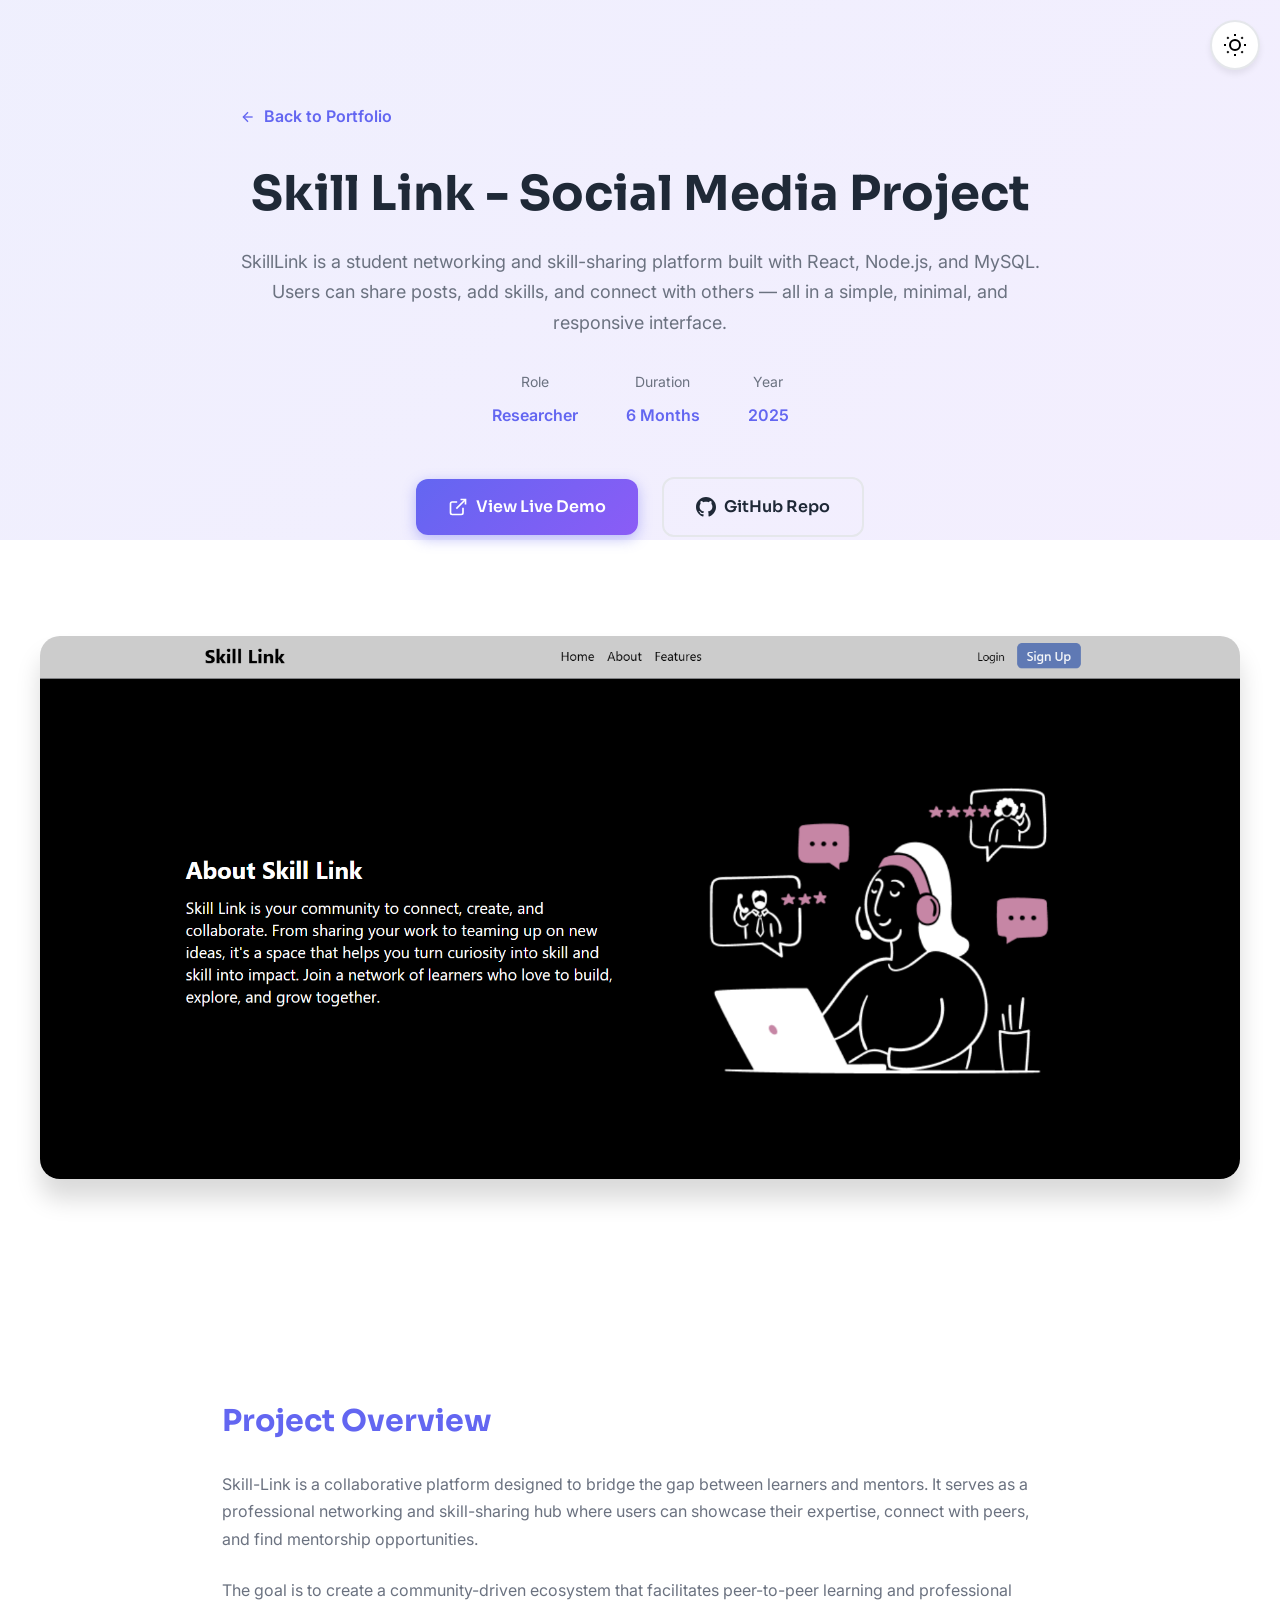
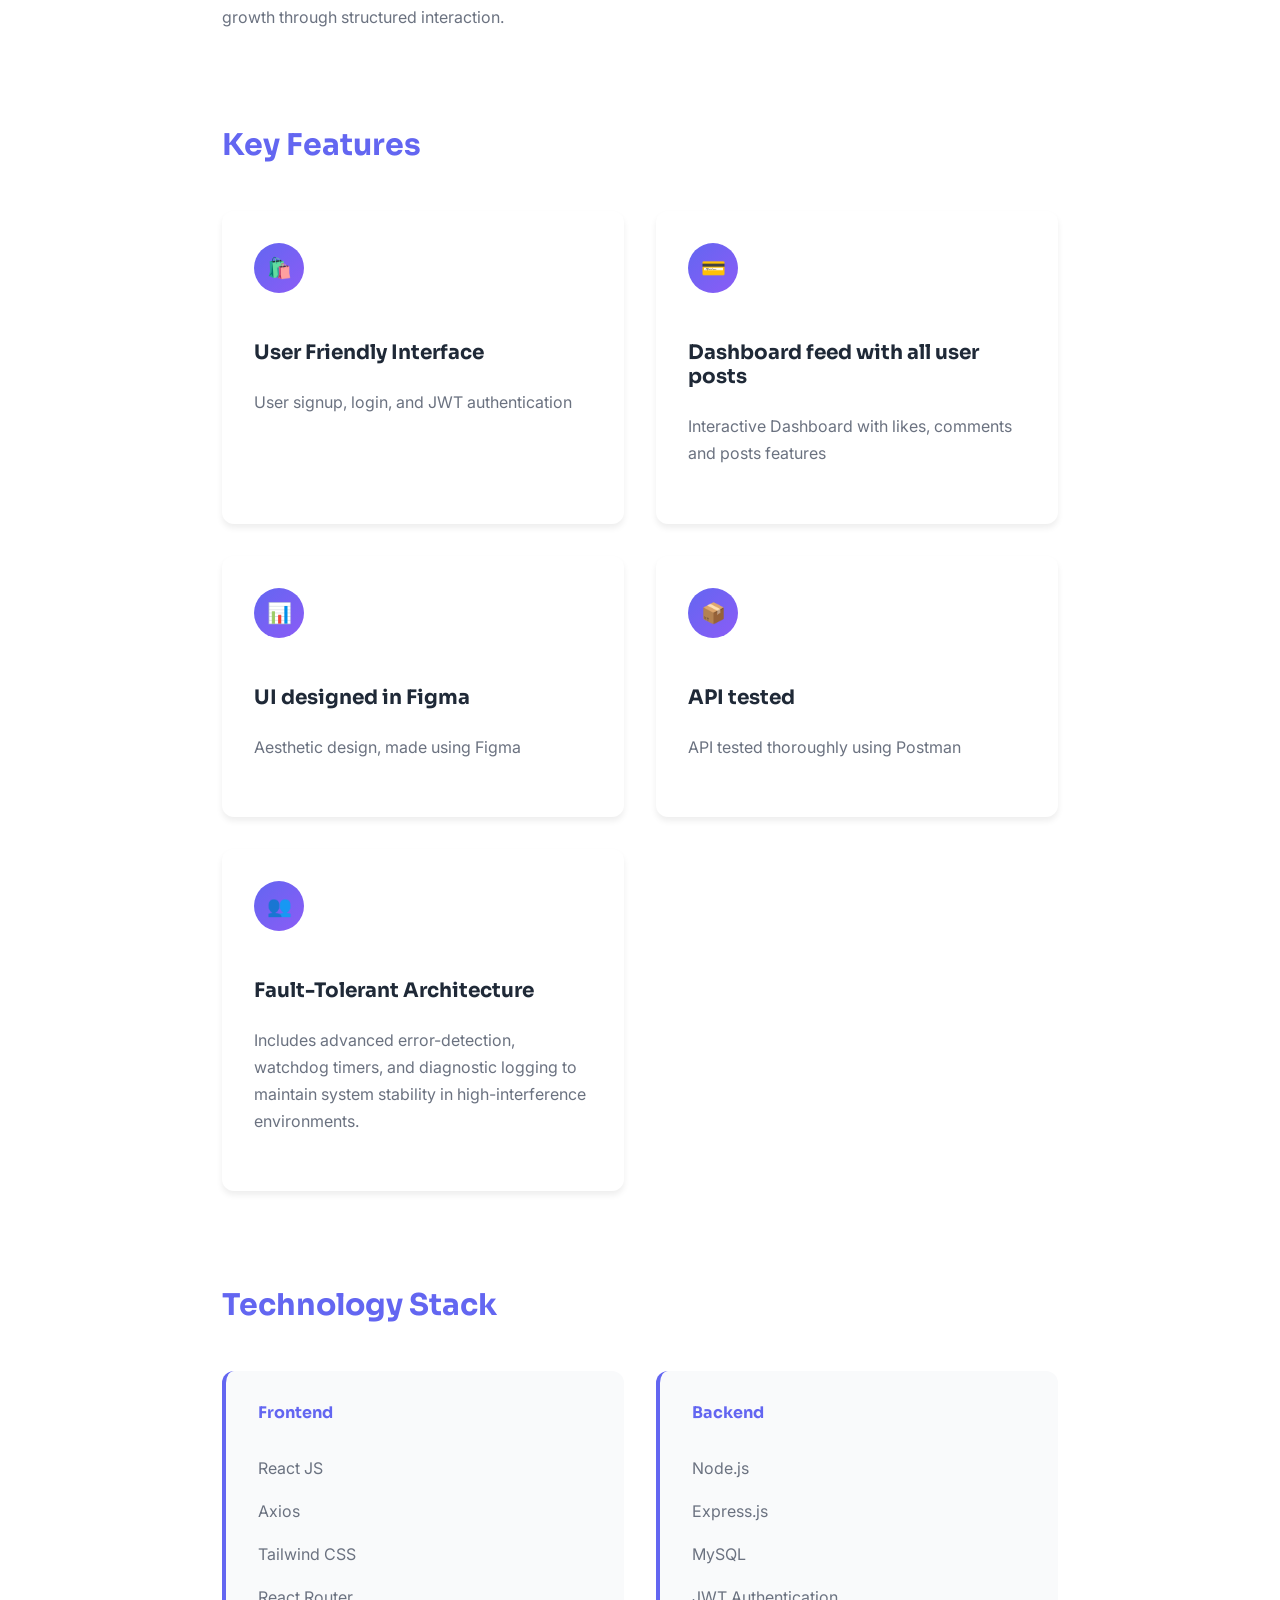
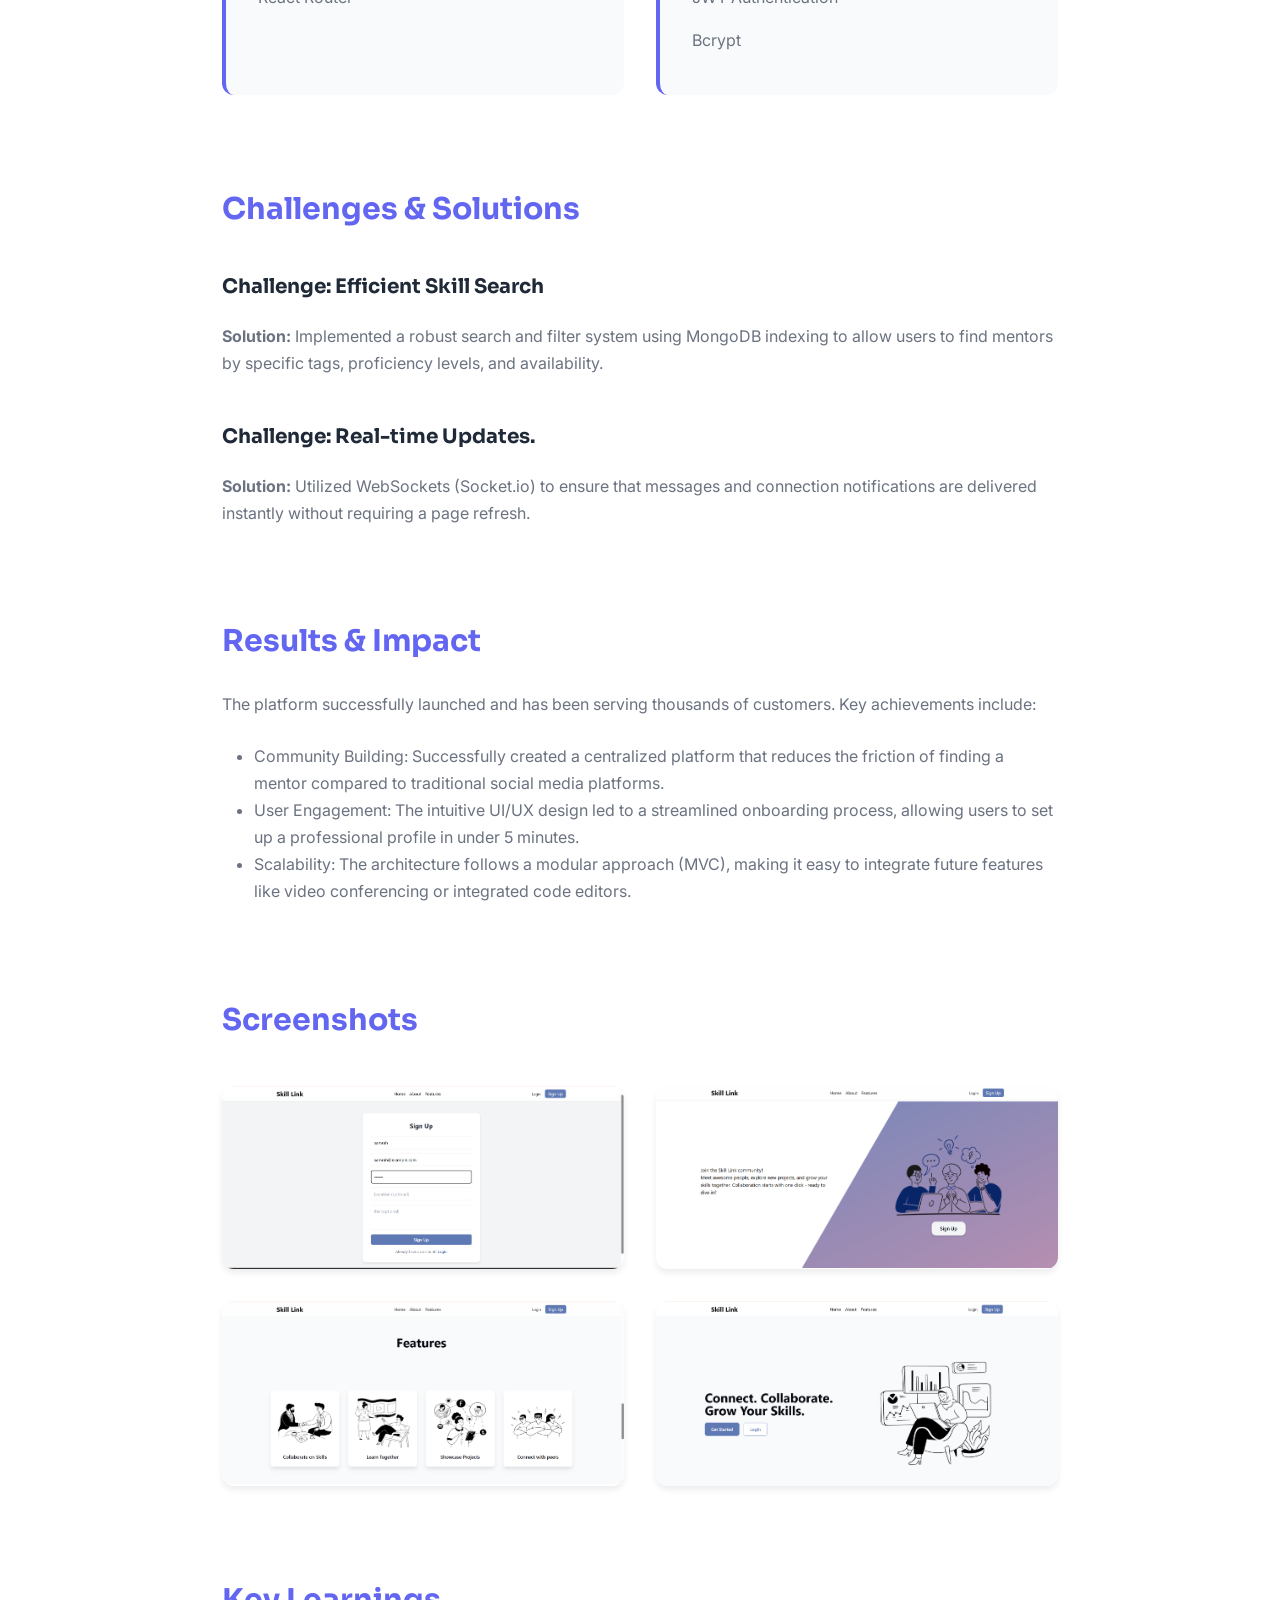
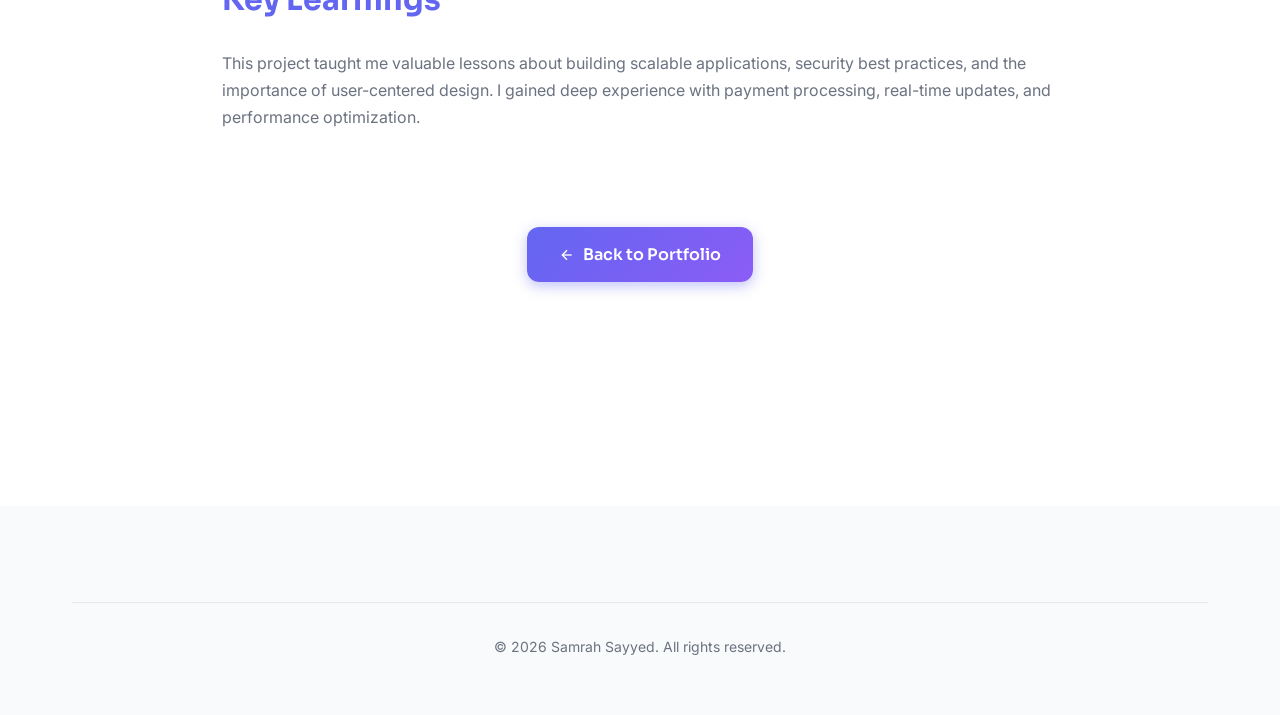
==== projects/project2.html @ 700749a1 "first commit" ====
<!DOCTYPE html>
<html lang="en">
<head>
    <meta charset="UTF-8">
    <meta name="viewport" content="width=device-width, initial-scale=1.0">
    <title>Project 2- Samrah</title>
    
    <link rel="preconnect" href="https://fonts.googleapis.com">
    <link rel="preconnect" href="https://fonts.gstatic.com" crossorigin>
    <link href="https://fonts.googleapis.com/css2?family=Sora:wght@300;400;600;700;800&family=Inter:wght@300;400;500;600&display=swap" rel="stylesheet">
    
    <link rel="stylesheet" href="../css/style.css">
    <link rel="stylesheet" href="../css/animations.css">
    
    <style>
        .project-hero {
            min-height: 60vh;
            display: flex;
            align-items: center;
            background: linear-gradient(135deg, rgba(99, 102, 241, 0.1), rgba(139, 92, 246, 0.1));
            padding-top: 100px;
        }
        
        .project-header {
            text-align: center;
            max-width: 800px;
            margin: 0 auto;
        }
        
        .project-header h1 {
            font-size: var(--font-size-5xl);
            margin-bottom: var(--spacing-md);
        }
        
        .project-meta {
            display: flex;
            justify-content: center;
            gap: var(--spacing-xl);
            margin: var(--spacing-lg) 0;
            flex-wrap: wrap;
        }
        
        .meta-item {
            display: flex;
            flex-direction: column;
            align-items: center;
        }
        
        .meta-label {
            font-size: var(--font-size-sm);
            color: var(--color-text-light);
            margin-bottom: var(--spacing-xs);
        }
        
        .meta-value {
            font-weight: 600;
            color: var(--color-primary);
        }
        
        .project-links {
            display: flex;
            justify-content: center;
            gap: var(--spacing-md);
            margin-top: var(--spacing-xl);
        }
        
        .project-image-large {
            width: 100%;
            max-width: 1200px;
            margin: var(--spacing-3xl) auto;
            border-radius: var(--border-radius-lg);
            overflow: hidden;
            box-shadow: var(--shadow-xl);
        }
        
        .project-image-large img {
            width: 100%;
            display: block;
        }
        
        .project-content {
            max-width: 900px;
            margin: 0 auto;
        }
        
        .content-section {
            margin-bottom: var(--spacing-3xl);
        }
        
        .content-section h2 {
            font-size: var(--font-size-3xl);
            margin-bottom: var(--spacing-lg);
            color: var(--color-primary);
        }
        
        .content-section h3 {
            font-size: var(--font-size-xl);
            margin-top: var(--spacing-xl);
            margin-bottom: var(--spacing-md);
        }
        
        .tech-stack {
            display: grid;
            grid-template-columns: repeat(auto-fit, minmax(250px, 1fr));
            gap: var(--spacing-lg);
            margin-top: var(--spacing-xl);
        }
        
        .tech-category {
            background: var(--color-bg-alt);
            padding: var(--spacing-lg);
            border-radius: var(--border-radius);
            border-left: 4px solid var(--color-primary);
        }
        
        .tech-category h4 {
            font-size: var(--font-size-base);
            margin-bottom: var(--spacing-md);
            color: var(--color-primary);
        }
        
        .tech-list {
            list-style: none;
        }
        
        .tech-list li {
            padding: var(--spacing-xs) 0;
            color: var(--color-text-light);
        }
        
        .features-grid {
            display: grid;
            grid-template-columns: repeat(auto-fit, minmax(280px, 1fr));
            gap: var(--spacing-lg);
            margin-top: var(--spacing-xl);
        }
        
        .feature-card {
            background: var(--color-surface);
            padding: var(--spacing-lg);
            border-radius: var(--border-radius);
            box-shadow: var(--shadow-md);
        }
        
        .feature-icon {
            width: 50px;
            height: 50px;
            background: linear-gradient(135deg, var(--color-primary), var(--color-secondary));
            border-radius: 50%;
            display: flex;
            align-items: center;
            justify-content: center;
            margin-bottom: var(--spacing-md);
            font-size: var(--font-size-xl);
        }
        
        .back-button {
            margin-bottom: var(--spacing-lg);
        }
        
        .screenshots {
            display: grid;
            grid-template-columns: repeat(auto-fit, minmax(300px, 1fr));
            gap: var(--spacing-lg);
            margin-top: var(--spacing-xl);
        }
        
        .screenshot {
            border-radius: var(--border-radius);
            overflow: hidden;
            box-shadow: var(--shadow-md);
            transition: transform var(--transition-base);
        }
        
        .screenshot:hover {
            transform: scale(1.05);
        }
        
        .screenshot img {
            width: 100%;
            display: block;
        }
    </style>
</head>
<body>
    <!-- Theme Toggle -->
    <button id="theme-toggle" class="theme-toggle" aria-label="Toggle dark mode">
        <svg class="sun-icon" width="24" height="24" viewBox="0 0 24 24" fill="none" stroke="currentColor" stroke-width="2">
            <circle cx="12" cy="12" r="5"></circle>
            <line x1="12" y1="1" x2="12" y2="3"></line>
            <line x1="12" y1="21" x2="12" y2="23"></line>
            <line x1="4.22" y1="4.22" x2="5.64" y2="5.64"></line>
            <line x1="18.36" y1="18.36" x2="19.78" y2="19.78"></line>
            <line x1="1" y1="12" x2="3" y2="12"></line>
            <line x1="21" y1="12" x2="23" y2="12"></line>
            <line x1="4.22" y1="19.78" x2="5.64" y2="18.36"></line>
            <line x1="18.36" y1="5.64" x2="19.78" y2="4.22"></line>
        </svg>
        <svg class="moon-icon" width="24" height="24" viewBox="0 0 24 24" fill="none" stroke="currentColor" stroke-width="2">
            <path d="M21 12.79A9 9 0 1 1 11.21 3 7 7 0 0 0 21 12.79z"></path>
        </svg>
    </button>

    <!-- Project Hero -->
    <section class="project-hero">
        <div class="container">
            <div class="back-button">
                <a href="../index.html#projects" class="btn-text">
                    <svg width="16" height="16" viewBox="0 0 24 24" fill="none" stroke="currentColor" stroke-width="2">
                        <line x1="19" y1="12" x2="5" y2="12"></line>
                        <polyline points="12 19 5 12 12 5"></polyline>
                    </svg>
                    Back to Portfolio
                </a>
            </div>
            
            <div class="project-header">
                <h1 class="fade-in-up">Skill Link - Social Media Project</h1>
                <p class="fade-in-up" style="font-size: var(--font-size-lg); color: var(--color-text-light);">
                    SkillLink is a student networking and skill-sharing platform built with React, Node.js, and MySQL.
                    Users can share posts, add skills, and connect with others — all in a simple, minimal, and responsive interface.
                </p>
                
                <div class="project-meta fade-in-up">
                    <div class="meta-item">
                        <span class="meta-label">Role</span>
                        <span class="meta-value">Researcher</span>
                    </div>
                    <div class="meta-item">
                        <span class="meta-label">Duration</span>
                        <span class="meta-value">6 Months</span>
                    </div>
                    <div class="meta-item">
                        <span class="meta-label">Year</span>
                        <span class="meta-value">2025</span>
                    </div>
                </div>
                
                <div class="project-links fade-in-up">
                    <a href="#" class="btn btn-primary">
                        <svg width="20" height="20" viewBox="0 0 24 24" fill="none" stroke="currentColor" stroke-width="2">
                            <path d="M18 13v6a2 2 0 0 1-2 2H5a2 2 0 0 1-2-2V8a2 2 0 0 1 2-2h6"></path>
                            <polyline points="15 3 21 3 21 9"></polyline>
                            <line x1="10" y1="14" x2="21" y2="3"></line>
                        </svg>
                        View Live Demo
                    </a>
                    <a href="#" class="btn btn-secondary">
                        <svg width="20" height="20" viewBox="0 0 24 24" fill="currentColor">
                            <path d="M12 0c-6.626 0-12 5.373-12 12 0 5.302 3.438 9.8 8.207 11.387.599.111.793-.261.793-.577v-2.234c-3.338.726-4.033-1.416-4.033-1.416-.546-1.387-1.333-1.756-1.333-1.756-1.089-.745.083-.729.083-.729 1.205.084 1.839 1.237 1.839 1.237 1.07 1.834 2.807 1.304 3.492.997.107-.775.418-1.305.762-1.604-2.665-.305-5.467-1.334-5.467-5.931 0-1.311.469-2.381 1.236-3.221-.124-.303-.535-1.524.117-3.176 0 0 1.008-.322 3.301 1.23.957-.266 1.983-.399 3.003-.404 1.02.005 2.047.138 3.006.404 2.291-1.552 3.297-1.23 3.297-1.23.653 1.653.242 2.874.118 3.176.77.84 1.235 1.911 1.235 3.221 0 4.609-2.807 5.624-5.479 5.921.43.372.823 1.102.823 2.222v3.293c0 .319.192.694.801.576 4.765-1.589 8.199-6.086 8.199-11.386 0-6.627-5.373-12-12-12z"/>
                        </svg>
                        GitHub Repo
                    </a>
                </div>
            </div>
        </div>
    </section>

    <!-- Project Image -->
    <div class="project-image-large fade-in">
        <img src="../images/project2.png" alt="E-Commerce Platform">
    </div>

    <!-- Main Content -->
    <main class="section">
        <div class="container">
            <div class="project-content">
                <!-- Overview -->
                <div class="content-section reveal-up">
                    <h2>Project Overview</h2>
                    <p>Skill-Link is a collaborative platform designed to bridge the gap between learners and mentors. It serves as a professional networking and skill-sharing hub where users can showcase their expertise, connect with peers, and find mentorship opportunities. 
                    </p>
                    <p>
                        The goal is to create a community-driven ecosystem that facilitates peer-to-peer learning and professional growth through structured interaction.
                    </p>
                </div>

                <!-- Key Features -->
                <div class="content-section reveal-up">
                    <h2>Key Features</h2>
                    <div class="features-grid">
                        <div class="feature-card">
                            <div class="feature-icon">🛍️</div>
                            <h3>User Friendly Interface</h3>
                            <p>User signup, login, and JWT authentication</p>
                        </div>
                        <div class="feature-card">
                            <div class="feature-icon">💳</div>
                            <h3>Dashboard feed with all user posts</h3>
                            <p>Interactive Dashboard with likes, comments and posts features</p>
                        </div>
                        <div class="feature-card">
                            <div class="feature-icon">📊</div>
                            <h3>UI designed in Figma</h3>
                            <p>Aesthetic design, made using Figma</p>
                        </div>
                        <div class="feature-card">
                            <div class="feature-icon">📦</div>
                            <h3>API tested</h3>
                            <p>API tested thoroughly using Postman</p>
                        </div>
                        <div class="feature-card">
                            <div class="feature-icon">👥</div>
                            <h3>Fault-Tolerant Architecture</h3>
                            <p>Includes advanced error-detection, watchdog timers, and diagnostic logging to maintain system stability in high-interference environments.</p>
                        </div>
                    </div>
                </div>

                <!-- Technology Stack -->
                <div class="content-section reveal-up">
                    <h2>Technology Stack</h2>
                    <div class="tech-stack">
                        <div class="tech-category">
                            <h4>Frontend</h4>
                            <ul class="tech-list">
                                <li>React JS</li>
                                <li>Axios</li>
                                <li>Tailwind CSS</li>
                                <li>React Router</li>
                            </ul>
                        </div>
                        <div class="tech-category">
                            <h4>Backend</h4>
                            <ul class="tech-list">
                                <li>Node.js</li>
                                <li>Express.js</li>
                                <li>MySQL</li>
                                <li>JWT Authentication</li>
                                <li>Bcrypt</li>
                            </ul>
                        </div>
                    </div>
                </div>

                <!-- Challenges & Solutions -->
                <div class="content-section reveal-up">
                    <h2>Challenges & Solutions</h2>
                    
                    <h3>Challenge: Efficient Skill Search</h3>
                    <p>
                        <strong>Solution:</strong> Implemented a robust search and filter system using MongoDB indexing to allow users to find mentors by specific tags, proficiency levels, and availability.
                    </p>
                    
                    <h3>Challenge: Real-time Updates.</h3>
                    <p>
                        <strong>Solution:</strong> Utilized WebSockets (Socket.io) to ensure that messages and connection notifications are delivered instantly without requiring a page refresh.
                    </p>
                </div>

                <!-- Results -->
                <div class="content-section reveal-up">
                    <h2>Results & Impact</h2>
                    <p>
                        The platform successfully launched and has been serving thousands of customers. Key achievements include:
                    </p>
                    <ul style="list-style: disc; padding-left: 2rem; color: var(--color-text-light);">
                        <li>Community Building: Successfully created a centralized platform that reduces the friction of finding a mentor compared to traditional social media platforms.</li>
                        <li>User Engagement: The intuitive UI/UX design led to a streamlined onboarding process, allowing users to set up a professional profile in under 5 minutes.</li>
                        <li>Scalability: The architecture follows a modular approach (MVC), making it easy to integrate future features like video conferencing or integrated code editors.</li>
                    </ul>
                </div>

                <!-- Screenshots -->
                <div class="content-section reveal-up">
                    <h2>Screenshots</h2>
                    <div class="screenshots">
                        <div class="screenshot">
                            <img src="../images/project2-1.png" alt="Dashboard">
                        </div>
                        <div class="screenshot">
                            <img src="../images/project2-2.png" alt="Product Page">
                        </div>
                        <div class="screenshot">
                            <img src="../images/project2-3.png" alt="Checkout">
                        </div>
                        <div class="screenshot">
                            <img src="../images/project2-4.png" alt="Checkout">
                        </div>
                    </div>
                </div>

                <!-- Learnings -->
                <div class="content-section reveal-up">
                    <h2>Key Learnings</h2>
                    <p>
                        This project taught me valuable lessons about building scalable applications, security best 
                        practices, and the importance of user-centered design. I gained deep experience with payment 
                        processing, real-time updates, and performance optimization.
                    </p>
                </div>

                <!-- Back Button -->
                <div style="text-align: center; margin-top: var(--spacing-3xl);">
                    <a href="../index.html#projects" class="btn btn-primary">
                        <svg width="16" height="16" viewBox="0 0 24 24" fill="none" stroke="currentColor" stroke-width="2">
                            <line x1="19" y1="12" x2="5" y2="12"></line>
                            <polyline points="12 19 5 12 12 5"></polyline>
                        </svg>
                        Back to Portfolio
                    </a>
                </div>
            </div>
        </div>
    </main>

    <!-- Footer -->
    <footer class="footer">
        <div class="container">
            <div class="footer-bottom">
                <p>&copy; 2026 Samrah Sayyed. All rights reserved.</p>
            </div>
        </div>
    </footer>

    <script src="../js/main.js"></script>
    <script src="../js/animations.js"></script>
</body>
</html>
---- css/style.css ----
/* ==========================================
   MODERN PORTFOLIO - MAIN STYLESHEET
   ========================================== */

/* === CSS VARIABLES === */
:root {
    /* Colors - Light Mode */
    --color-primary: #6366f1;
    --color-primary-dark: #4f46e5;
    --color-secondary: #8b5cf6;
    --color-accent: #ec4899;
    --color-success: #10b981;
    --color-warning: #f59e0b;
    --color-error: #ef4444;
    
    --color-bg: #ffffff;
    --color-bg-alt: #f9fafb;
    --color-surface: #ffffff;
    --color-text: #1f2937;
    --color-text-light: #6b7280;
    --color-border: #e5e7eb;
    
    /* Typography */
    --font-heading: 'Sora', sans-serif;
    --font-body: 'Inter', sans-serif;
    
    --font-size-xs: 0.75rem;
    --font-size-sm: 0.875rem;
    --font-size-base: 1rem;
    --font-size-lg: 1.125rem;
    --font-size-xl: 1.25rem;
    --font-size-2xl: 1.5rem;
    --font-size-3xl: 1.875rem;
    --font-size-4xl: 2.25rem;
    --font-size-5xl: 3rem;
    --font-size-6xl: 3.75rem;
    
    /* Spacing */
    --spacing-xs: 0.5rem;
    --spacing-sm: 1rem;
    --spacing-md: 1.5rem;
    --spacing-lg: 2rem;
    --spacing-xl: 3rem;
    --spacing-2xl: 4rem;
    --spacing-3xl: 6rem;
    
    /* Layout */
    --container-width: 1200px;
    --border-radius: 12px;
    --border-radius-sm: 8px;
    --border-radius-lg: 20px;
    
    /* Shadows */
    --shadow-sm: 0 1px 2px rgba(0, 0, 0, 0.05);
    --shadow-md: 0 4px 6px rgba(0, 0, 0, 0.07);
    --shadow-lg: 0 10px 15px rgba(0, 0, 0, 0.1);
    --shadow-xl: 0 20px 25px rgba(0, 0, 0, 0.15);
    
    /* Transitions */
    --transition-fast: 150ms ease;
    --transition-base: 250ms ease;
    --transition-slow: 350ms ease;
    
    /* Z-index */
    --z-dropdown: 1000;
    --z-sticky: 1020;
    --z-fixed: 1030;
    --z-modal: 1040;
    --z-tooltip: 1050;
}

/* Dark Mode Variables */
[data-theme="dark"] {
    --color-bg: #0f172a;
    --color-bg-alt: #1e293b;
    --color-surface: #1e293b;
    --color-text: #f1f5f9;
    --color-text-light: #94a3b8;
    --color-border: #334155;
}

/* === RESET & BASE === */
*, *::before, *::after {
    box-sizing: border-box;
    margin: 0;
    padding: 0;
}

html {
    scroll-behavior: smooth;
    font-size: 16px;
}

body {
    font-family: var(--font-body);
    font-size: var(--font-size-base);
    line-height: 1.7;
    color: var(--color-text);
    background-color: var(--color-bg);
    overflow-x: hidden;
    transition: background-color var(--transition-base), color var(--transition-base);
}

/* === TYPOGRAPHY === */
h1, h2, h3, h4, h5, h6 {
    font-family: var(--font-heading);
    font-weight: 700;
    line-height: 1.2;
    color: var(--color-text);
    margin-bottom: var(--spacing-md);
}

h1 { font-size: var(--font-size-5xl); }
h2 { font-size: var(--font-size-4xl); }
h3 { font-size: var(--font-size-3xl); }
h4 { font-size: var(--font-size-2xl); }
h5 { font-size: var(--font-size-xl); }
h6 { font-size: var(--font-size-lg); }

p {
    margin-bottom: var(--spacing-sm);
    color: var(--color-text-light);
}

a {
    color: var(--color-primary);
    text-decoration: none;
    transition: color var(--transition-fast);
}

a:hover {
    color: var(--color-primary-dark);
}

/* === UTILITIES === */
.container {
    max-width: var(--container-width);
    margin: 0 auto;
    padding: 0 var(--spacing-lg);
}

.section {
    padding: var(--spacing-3xl) 0;
}

.text-gradient {
    background: linear-gradient(135deg, var(--color-primary), var(--color-secondary));
    -webkit-background-clip: text;
    -webkit-text-fill-color: transparent;
    background-clip: text;
}

/* === BUTTONS === */
.btn {
    display: inline-flex;
    align-items: center;
    gap: var(--spacing-xs);
    padding: 0.875rem 2rem;
    font-family: var(--font-heading);
    font-size: var(--font-size-base);
    font-weight: 600;
    border: none;
    border-radius: var(--border-radius);
    cursor: pointer;
    transition: all var(--transition-base);
    text-decoration: none;
}

.btn-primary {
    background: linear-gradient(135deg, var(--color-primary), var(--color-secondary));
    color: white;
    box-shadow: 0 4px 14px rgba(99, 102, 241, 0.4);
}

.btn-primary:hover {
    transform: translateY(-2px);
    box-shadow: 0 6px 20px rgba(99, 102, 241, 0.5);
}

.btn-secondary {
    background: transparent;
    color: var(--color-text);
    border: 2px solid var(--color-border);
}

.btn-secondary:hover {
    border-color: var(--color-primary);
    color: var(--color-primary);
    transform: translateY(-2px);
}

.btn-text {
    display: inline-flex;
    align-items: center;
    gap: var(--spacing-xs);
    color: var(--color-primary);
    font-weight: 600;
    transition: gap var(--transition-base);
}

.btn-text:hover {
    gap: var(--spacing-sm);
}

.btn-icon {
    display: inline-flex;
    align-items: center;
    justify-content: center;
    width: 40px;
    height: 40px;
    border-radius: 50%;
    background: var(--color-bg-alt);
    color: var(--color-text);
    transition: all var(--transition-base);
}

.btn-icon:hover {
    background: var(--color-primary);
    color: white;
    transform: scale(1.1);
}

/* === THEME TOGGLE === */
.theme-toggle {
    position: fixed;
    top: 20px;
    right: 20px;
    width: 50px;
    height: 50px;
    border-radius: 50%;
    background: var(--color-surface);
    border: 2px solid var(--color-border);
    cursor: pointer;
    z-index: var(--z-fixed);
    display: flex;
    align-items: center;
    justify-content: center;
    transition: all var(--transition-base);
    box-shadow: var(--shadow-md);
}

.theme-toggle:hover {
    transform: rotate(180deg) scale(1.1);
    box-shadow: var(--shadow-lg);
}

.theme-toggle .sun-icon,
.theme-toggle .moon-icon {
    position: absolute;
    transition: opacity var(--transition-base), transform var(--transition-base);
}

[data-theme="light"] .theme-toggle .sun-icon {
    opacity: 1;
    transform: rotate(0deg);
}

[data-theme="light"] .theme-toggle .moon-icon {
    opacity: 0;
    transform: rotate(180deg);
}

[data-theme="dark"] .theme-toggle .sun-icon {
    opacity: 0;
    transform: rotate(-180deg);
}

[data-theme="dark"] .theme-toggle .moon-icon {
    opacity: 1;
    transform: rotate(0deg);
}

/* === NAVIGATION === */
.navbar {
    position: fixed;
    top: 0;
    left: 0;
    right: 0;
    background: rgba(255, 255, 255, 0.8);
    backdrop-filter: blur(20px);
    -webkit-backdrop-filter: blur(20px);
    border-bottom: 1px solid var(--color-border);
    z-index: var(--z-sticky);
    transition: all var(--transition-base);
}

[data-theme="dark"] .navbar {
    background: rgba(15, 23, 42, 0.8);
}

.nav-container {
    max-width: var(--container-width);
    margin: 0 auto;
    padding: var(--spacing-md) var(--spacing-lg);
    display: flex;
    align-items: center;
    justify-content: space-between;
}

.logo {
    font-family: var(--font-heading);
    font-size: var(--font-size-2xl);
    font-weight: 800;
    background: linear-gradient(135deg, var(--color-primary), var(--color-secondary));
    -webkit-background-clip: text;
    -webkit-text-fill-color: transparent;
    background-clip: text;
}

.nav-menu {
    display: flex;
    gap: var(--spacing-lg);
    list-style: none;
}

.nav-link {
    position: relative;
    font-weight: 500;
    color: var(--color-text);
    padding: 0.5rem 0;
    transition: color var(--transition-fast);
}

.nav-link::after {
    content: '';
    position: absolute;
    bottom: 0;
    left: 0;
    width: 0;
    height: 2px;
    background: linear-gradient(135deg, var(--color-primary), var(--color-secondary));
    transition: width var(--transition-base);
}

.nav-link:hover,
.nav-link.active {
    color: var(--color-primary);
}

.nav-link:hover::after,
.nav-link.active::after {
    width: 100%;
}

/* Mobile Menu Toggle */
.mobile-menu-toggle {
    display: none;
    flex-direction: column;
    gap: 5px;
    background: transparent;
    border: none;
    cursor: pointer;
    padding: 5px;
}

.mobile-menu-toggle span {
    width: 25px;
    height: 3px;
    background: var(--color-text);
    border-radius: 3px;
    transition: all var(--transition-base);
}

.mobile-menu-toggle.active span:nth-child(1) {
    transform: rotate(45deg) translate(7px, 7px);
}

.mobile-menu-toggle.active span:nth-child(2) {
    opacity: 0;
}

.mobile-menu-toggle.active span:nth-child(3) {
    transform: rotate(-45deg) translate(6px, -6px);
}

/* === HERO SECTION === */
.hero-section {
    min-height: 100vh;
    display: flex;
    align-items: center;
    padding-top: 80px;
    position: relative;
    overflow: hidden;
}

.hero-section::before {
    content: '';
    position: absolute;
    top: 0;
    right: 0;
    width: 50%;
    height: 100%;
    background: linear-gradient(135deg, rgba(99, 102, 241, 0.05), rgba(139, 92, 246, 0.05));
    border-radius: 0 0 0 100%;
    z-index: -1;
}

.hero-container {
    max-width: var(--container-width);
    margin: 0 auto;
    padding: 0 var(--spacing-lg);
    display: grid;
    grid-template-columns: 1fr 1fr;
    gap: var(--spacing-2xl);
    align-items: center;
}

.hero-content {
    max-width: 600px;
}

.hero-greeting {
    font-size: var(--font-size-lg);
    color: var(--color-primary);
    font-weight: 600;
    margin-bottom: var(--spacing-sm);
}

.hero-title {
    font-size: var(--font-size-6xl);
    margin-bottom: var(--spacing-sm);
    line-height: 1.1;
}

.hero-subtitle {
    font-size: var(--font-size-3xl);
    color: var(--color-text-light);
    margin-bottom: var(--spacing-lg);
    min-height: 60px;
}

.typing-text {
    color: var(--color-primary);
}

.cursor {
    animation: blink 1s infinite;
}

@keyframes blink {
    0%, 50% { opacity: 1; }
    51%, 100% { opacity: 0; }
}

.hero-description {
    font-size: var(--font-size-lg);
    line-height: 1.8;
    margin-bottom: var(--spacing-xl);
}

.hero-buttons {
    display: flex;
    gap: var(--spacing-md);
    flex-wrap: wrap;
}

.hero-image-wrapper {
    position: relative;
    display: flex;
    align-items: center;
    justify-content: center;
}

.hero-profile-img {
    width: 200px;
    height: 200px;
    border-radius: 50%; /* Keeps it circular */
    object-fit: cover;  /* Crops the image to fill the circle without distortion */
    border: 4px solid var(--color-primary); /* Optional: adds a ring around your photo */
    display: block;
}

.profile-placeholder {
    animation: float 6s ease-in-out infinite;
}

@keyframes float {
    0%, 100% { transform: translateY(0); }
    50% { transform: translateY(-20px); }
}

/* Scroll Indicator */
.scroll-indicator {
    position: absolute;
    bottom: 40px;
    left: 50%;
    transform: translateX(-50%);
    display: flex;
    flex-direction: column;
    align-items: center;
    gap: var(--spacing-sm);
    color: var(--color-text-light);
    font-size: var(--font-size-sm);
    animation: bounce 2s infinite;
}

@keyframes bounce {
    0%, 20%, 50%, 80%, 100% { transform: translateX(-50%) translateY(0); }
    40% { transform: translateX(-50%) translateY(-10px); }
    60% { transform: translateX(-50%) translateY(-5px); }
}

.mouse {
    width: 24px;
    height: 40px;
    border: 2px solid var(--color-text-light);
    border-radius: 12px;
    position: relative;
}

.wheel {
    width: 4px;
    height: 8px;
    background: var(--color-text-light);
    border-radius: 2px;
    position: absolute;
    top: 8px;
    left: 50%;
    transform: translateX(-50%);
    animation: scroll 2s infinite;
}

@keyframes scroll {
    0% { opacity: 1; top: 8px; }
    100% { opacity: 0; top: 24px; }
}

/* === SECTION HEADERS === */
.section-title {
    text-align: center;
    font-size: var(--font-size-5xl);
    margin-bottom: var(--spacing-sm);
}

.section-subtitle {
    text-align: center;
    font-size: var(--font-size-lg);
    color: var(--color-text-light);
    margin-bottom: var(--spacing-2xl);
}

/* === ABOUT SECTION === */
.about-content {
    display: grid;
    grid-template-columns: 1fr 1fr;
    gap: var(--spacing-3xl);
    margin-top: var(--spacing-2xl);
}

.about-text h3 {
    color: var(--color-primary);
    margin-bottom: var(--spacing-md);
}

.about-text p {
    font-size: var(--font-size-lg);
    margin-bottom: var(--spacing-lg);
}

.career-objectives {
    background: var(--color-bg-alt);
    padding: var(--spacing-lg);
    border-radius: var(--border-radius);
    margin: var(--spacing-lg) 0;
}

.career-objectives h4 {
    color: var(--color-primary);
    margin-bottom: var(--spacing-md);
}

.career-objectives ul {
    list-style: none;
}

.career-objectives li {
    position: relative;
    padding-left: var(--spacing-lg);
    margin-bottom: var(--spacing-sm);
    color: var(--color-text-light);
}

.career-objectives li::before {
    content: '→';
    position: absolute;
    left: 0;
    color: var(--color-primary);
    font-weight: bold;
}

/* Skills */
.skills-container h3 {
    margin-bottom: var(--spacing-xl);
}

.skill-category {
    margin-bottom: var(--spacing-xl);
}

.skill-category h4 {
    font-size: var(--font-size-lg);
    margin-bottom: var(--spacing-md);
    color: var(--color-primary);
}

.skills-grid {
    display: grid;
    gap: var(--spacing-md);
}

.skill-card {
    background: var(--color-bg-alt);
    padding: var(--spacing-md);
    border-radius: var(--border-radius);
    transition: transform var(--transition-base);
}

.skill-card:hover {
    transform: translateY(-5px);
}

.skill-icon {
    font-size: var(--font-size-3xl);
    margin-bottom: var(--spacing-sm);
}

.skill-card h5 {
    font-size: var(--font-size-base);
    margin-bottom: var(--spacing-sm);
}

.skill-bar {
    height: 6px;
    background: var(--color-border);
    border-radius: 3px;
    overflow: hidden;
}

.skill-progress {
    height: 100%;
    background: linear-gradient(135deg, var(--color-primary), var(--color-secondary));
    border-radius: 3px;
    transition: width 1s ease;
}

.tool-tags {
    display: flex;
    flex-wrap: wrap;
    gap: var(--spacing-sm);
}

.tool-tag {
    padding: var(--spacing-xs) var(--spacing-md);
    background: var(--color-bg-alt);
    border: 1px solid var(--color-border);
    border-radius: var(--border-radius-sm);
    font-size: var(--font-size-sm);
    transition: all var(--transition-base);
}

.tool-tag:hover {
    border-color: var(--color-primary);
    background: var(--color-primary);
    color: white;
    transform: translateY(-2px);
}

/* === PROJECTS SECTION === */
.projects-grid {
    display: grid;
    grid-template-columns: repeat(auto-fit, minmax(350px, 1fr));
    gap: var(--spacing-xl);
    margin-top: var(--spacing-2xl);
}

.project-card {
    background: var(--color-surface);
    border-radius: var(--border-radius-lg);
    overflow: hidden;
    box-shadow: var(--shadow-md);
    transition: all var(--transition-base);
}

.project-card:hover {
    transform: translateY(-10px);
    box-shadow: var(--shadow-xl);
}

.project-image {
    position: relative;
    height: 250px;
    overflow: hidden;
}

.project-image img {
    width: 100%;
    height: 100%;
    object-fit: cover;
    transition: transform var(--transition-slow);
}

.project-card:hover .project-image img {
    transform: scale(1.1);
}

.project-overlay {
    position: absolute;
    top: 0;
    left: 0;
    right: 0;
    bottom: 0;
    background: linear-gradient(135deg, rgba(99, 102, 241, 0.9), rgba(139, 92, 246, 0.9));
    display: flex;
    align-items: center;
    justify-content: center;
    opacity: 0;
    transition: opacity var(--transition-base);
}

.project-card:hover .project-overlay {
    opacity: 1;
}

.project-link {
    padding: var(--spacing-sm) var(--spacing-lg);
    background: white;
    color: var(--color-primary);
    border-radius: var(--border-radius);
    font-weight: 600;
    transform: translateY(20px);
    transition: transform var(--transition-base);
}

.project-card:hover .project-link {
    transform: translateY(0);
}

.project-content {
    padding: var(--spacing-lg);
}

.project-tags {
    display: flex;
    flex-wrap: wrap;
    gap: var(--spacing-xs);
    margin-bottom: var(--spacing-md);
}

.tag {
    padding: 0.25rem 0.75rem;
    background: var(--color-bg-alt);
    color: var(--color-primary);
    border-radius: var(--border-radius-sm);
    font-size: var(--font-size-xs);
    font-weight: 600;
}

.project-content h3 {
    font-size: var(--font-size-xl);
    margin-bottom: var(--spacing-sm);
}

.project-content p {
    font-size: var(--font-size-base);
    margin-bottom: var(--spacing-md);
}

.project-links {
    display: flex;
    align-items: center;
    justify-content: space-between;
}

/* === TESTIMONIALS === */
.testimonials-slider {
    max-width: 900px;
    margin: var(--spacing-2xl) auto;
    overflow: hidden;
}

.testimonial-track {
    display: grid;
    grid-template-columns: repeat(3, 1fr);
    gap: var(--spacing-xl);
}

.testimonial-card {
    background: var(--color-surface);
    padding: var(--spacing-xl);
    border-radius: var(--border-radius-lg);
    box-shadow: var(--shadow-md);
    transition: transform var(--transition-base);
}

.testimonial-card:hover {
    transform: translateY(-5px);
}

.testimonial-rating {
    font-size: var(--font-size-lg);
    margin-bottom: var(--spacing-md);
}

.testimonial-text {
    font-size: var(--font-size-base);
    font-style: italic;
    margin-bottom: var(--spacing-lg);
    color: var(--color-text-light);
}

.testimonial-author {
    display: flex;
    align-items: center;
    gap: var(--spacing-md);
}

.author-avatar {
    width: 50px;
    height: 50px;
    border-radius: 50%;
    background: linear-gradient(135deg, var(--color-primary), var(--color-secondary));
    display: flex;
    align-items: center;
    justify-content: center;
    color: white;
    font-weight: 700;
}

.author-info h4 {
    font-size: var(--font-size-base);
    margin-bottom: 0.25rem;
}

.author-info p {
    font-size: var(--font-size-sm);
    color: var(--color-text-light);
    margin: 0;
}

/* === BLOG SECTION === */
.blog-grid {
    display: grid;
    grid-template-columns: repeat(auto-fit, minmax(320px, 1fr));
    gap: var(--spacing-xl);
    margin-top: var(--spacing-2xl);
}

.blog-card {
    background: var(--color-surface);
    border-radius: var(--border-radius-lg);
    overflow: hidden;
    box-shadow: var(--shadow-md);
    transition: all var(--transition-base);
}

.blog-card:hover {
    transform: translateY(-5px);
    box-shadow: var(--shadow-xl);
}

.blog-image {
    position: relative;
    height: 200px;
    overflow: hidden;
}

.blog-image img {
    width: 100%;
    height: 100%;
    object-fit: cover;
    transition: transform var(--transition-slow);
}

.blog-card:hover .blog-image img {
    transform: scale(1.05);
}

.blog-category {
    position: absolute;
    top: var(--spacing-md);
    left: var(--spacing-md);
    padding: 0.5rem 1rem;
    background: var(--color-primary);
    color: white;
    border-radius: var(--border-radius);
    font-size: var(--font-size-xs);
    font-weight: 600;
}

.blog-content {
    padding: var(--spacing-lg);
}

.blog-date {
    display: block;
    font-size: var(--font-size-sm);
    color: var(--color-text-light);
    margin-bottom: var(--spacing-sm);
}

.blog-content h3 {
    font-size: var(--font-size-xl);
    margin-bottom: var(--spacing-sm);
}

.blog-content p {
    margin-bottom: var(--spacing-md);
}

.blog-link {
    color: var(--color-primary);
    font-weight: 600;
    transition: gap var(--transition-base);
}

.blog-link:hover {
    gap: var(--spacing-sm);
}

/* === CONTACT SECTION === */
.contact-content {
    display: grid;
    grid-template-columns: 1fr 1fr;
    gap: var(--spacing-3xl);
    margin-top: var(--spacing-2xl);
}

.contact-info h3 {
    margin-bottom: var(--spacing-md);
}

.contact-info p {
    font-size: var(--font-size-lg);
    margin-bottom: var(--spacing-xl);
}

.contact-details {
    margin-bottom: var(--spacing-xl);
}

.contact-item {
    display: flex;
    gap: var(--spacing-md);
    margin-bottom: var(--spacing-lg);
}

.contact-item svg {
    flex-shrink: 0;
    color: var(--color-primary);
}

.contact-item h4 {
    font-size: var(--font-size-base);
    margin-bottom: 0.25rem;
}

.contact-item p,
.contact-item a {
    color: var(--color-text-light);
    margin: 0;
}

.social-links {
    display: flex;
    gap: var(--spacing-md);
}

.social-link {
    width: 50px;
    height: 50px;
    border-radius: 50%;
    background: var(--color-bg-alt);
    display: flex;
    align-items: center;
    justify-content: center;
    transition: all var(--transition-base);
}

.social-link:hover {
    background: var(--color-primary);
    color: white;
    transform: translateY(-5px);
}

/* Contact Form */
.contact-form {
    background: var(--color-surface);
    padding: var(--spacing-xl);
    border-radius: var(--border-radius-lg);
    box-shadow: var(--shadow-md);
}

.form-group {
    margin-bottom: var(--spacing-lg);
}

.form-group label {
    display: block;
    font-weight: 600;
    margin-bottom: var(--spacing-sm);
    color: var(--color-text);
}

.form-group input,
.form-group textarea {
    width: 100%;
    padding: var(--spacing-md);
    border: 2px solid var(--color-border);
    border-radius: var(--border-radius);
    font-family: var(--font-body);
    font-size: var(--font-size-base);
    background: var(--color-bg);
    color: var(--color-text);
    transition: all var(--transition-base);
}

.form-group input:focus,
.form-group textarea:focus {
    outline: none;
    border-color: var(--color-primary);
    box-shadow: 0 0 0 3px rgba(99, 102, 241, 0.1);
}

.form-group textarea {
    resize: vertical;
    min-height: 120px;
}

.error-message {
    display: block;
    color: var(--color-error);
    font-size: var(--font-size-sm);
    margin-top: var(--spacing-xs);
    opacity: 0;
    transition: opacity var(--transition-base);
}

.form-group.error input,
.form-group.error textarea {
    border-color: var(--color-error);
}

.form-group.error .error-message {
    opacity: 1;
}

.form-group.success input,
.form-group.success textarea {
    border-color: var(--color-success);
}

.btn-submit {
    width: 100%;
    position: relative;
}

.btn-submit .btn-loading {
    display: none;
}

.btn-submit.loading .btn-text {
    opacity: 0;
}

.btn-submit.loading .btn-loading {
    display: flex;
    position: absolute;
    top: 50%;
    left: 50%;
    transform: translate(-50%, -50%);
}

.btn-submit.loading .btn-loading svg {
    animation: rotate 1s linear infinite;
}

@keyframes rotate {
    from { transform: rotate(0deg); }
    to { transform: rotate(360deg); }
}

.form-status {
    margin-top: var(--spacing-md);
    padding: var(--spacing-md);
    border-radius: var(--border-radius);
    text-align: center;
    display: none;
}

.form-status.success {
    display: block;
    background: rgba(16, 185, 129, 0.1);
    color: var(--color-success);
    border: 1px solid var(--color-success);
}

.form-status.error {
    display: block;
    background: rgba(239, 68, 68, 0.1);
    color: var(--color-error);
    border: 1px solid var(--color-error);
}

/* === FOOTER === */
.footer {
    background: var(--color-bg-alt);
    padding: var(--spacing-3xl) 0 var(--spacing-xl);
    margin-top: var(--spacing-3xl);
}

.footer-content {
    display: grid;
    grid-template-columns: 2fr 1fr 1fr;
    gap: var(--spacing-2xl);
    margin-bottom: var(--spacing-xl);
}

.footer-section h3 {
    font-size: var(--font-size-xl);
    margin-bottom: var(--spacing-md);
}

.footer-section h4 {
    font-size: var(--font-size-base);
    margin-bottom: var(--spacing-md);
}

.footer-section p {
    color: var(--color-text-light);
}

.footer-section ul {
    list-style: none;
}

.footer-section ul li {
    margin-bottom: var(--spacing-sm);
}

.footer-section ul li a {
    color: var(--color-text-light);
    transition: color var(--transition-fast);
}

.footer-section ul li a:hover {
    color: var(--color-primary);
}

.footer-bottom {
    padding-top: var(--spacing-lg);
    border-top: 1px solid var(--color-border);
    text-align: center;
}

.footer-bottom p {
    color: var(--color-text-light);
    font-size: var(--font-size-sm);
    margin-bottom: var(--spacing-xs);
}

/* === RESPONSIVE DESIGN === */
@media (max-width: 1024px) {
    :root {
        --font-size-6xl: 3rem;
        --font-size-5xl: 2.5rem;
        --font-size-4xl: 2rem;
    }
    
    .hero-container {
        grid-template-columns: 1fr;
    }
    
    .hero-image {
        order: -1;
        margin-bottom: var(--spacing-lg);
    }
    
    .about-content {
        grid-template-columns: 1fr;
    }
    
    .contact-content {
        grid-template-columns: 1fr;
    }
    
    .testimonial-track {
        grid-template-columns: 1fr;
    }
    
    .footer-content {
        grid-template-columns: 1fr;
    }
}

@media (max-width: 768px) {
    .mobile-menu-toggle {
        display: flex;
    }
    
    .nav-menu {
        position: fixed;
        top: 70px;
        left: 0;
        right: 0;
        background: var(--color-bg);
        flex-direction: column;
        padding: var(--spacing-lg);
        box-shadow: var(--shadow-lg);
        transform: translateY(-100%);
        opacity: 0;
        visibility: hidden;
        transition: all var(--transition-base);
    }
    
    .nav-menu.active {
        transform: translateY(0);
        opacity: 1;
        visibility: visible;
    }
    
    .projects-grid {
        grid-template-columns: 1fr;
    }
    
    .blog-grid {
        grid-template-columns: 1fr;
    }
    
    .hero-buttons {
        flex-direction: column;
    }
    
    .btn {
        width: 100%;
        justify-content: center;
    }
}

@media (max-width: 480px) {
    :root {
        --font-size-6xl: 2.5rem;
        --font-size-5xl: 2rem;
        --spacing-3xl: 4rem;
    }
    
    .section {
        padding: var(--spacing-2xl) 0;
    }
    
    .container {
        padding: 0 var(--spacing-md);
    }
    
    .theme-toggle {
        width: 45px;
        height: 45px;
        top: 15px;
        right: 15px;
    }
}
---- css/animations.css ----
/* ==========================================
   ANIMATIONS & TRANSITIONS
   ========================================== */

/* === PAGE LOAD ANIMATIONS === */
.fade-in {
    animation: fadeIn 0.8s ease-out;
}

.fade-in-up {
    animation: fadeInUp 0.8s ease-out;
}

.fade-in-right {
    animation: fadeInRight 0.8s ease-out;
}

.fade-in-left {
    animation: fadeInLeft 0.8s ease-out;
}

@keyframes fadeIn {
    from {
        opacity: 0;
    }
    to {
        opacity: 1;
    }
}

@keyframes fadeInUp {
    from {
        opacity: 0;
        transform: translateY(30px);
    }
    to {
        opacity: 1;
        transform: translateY(0);
    }
}

@keyframes fadeInRight {
    from {
        opacity: 0;
        transform: translateX(30px);
    }
    to {
        opacity: 1;
        transform: translateX(0);
    }
}

@keyframes fadeInLeft {
    from {
        opacity: 0;
        transform: translateX(-30px);
    }
    to {
        opacity: 1;
        transform: translateX(0);
    }
}

/* === SCROLL REVEAL ANIMATIONS === */
/* These classes are added by JavaScript */
.reveal-text,
.reveal-left,
.reveal-right,
.reveal-up,
.reveal-scale {
    opacity: 0;
    transform: translateY(30px);
}

.reveal-text.revealed {
    animation: revealText 0.6s ease-out forwards;
}

.reveal-left.revealed {
    animation: revealLeft 0.8s ease-out forwards;
}

.reveal-right.revealed {
    animation: revealRight 0.8s ease-out forwards;
}

.reveal-up.revealed {
    animation: revealUp 0.6s ease-out forwards;
}

.reveal-scale.revealed {
    animation: revealScale 0.8s ease-out forwards;
}

@keyframes revealText {
    from {
        opacity: 0;
        transform: translateY(20px);
    }
    to {
        opacity: 1;
        transform: translateY(0);
    }
}

@keyframes revealLeft {
    from {
        opacity: 0;
        transform: translateX(-50px);
    }
    to {
        opacity: 1;
        transform: translateX(0);
    }
}

@keyframes revealRight {
    from {
        opacity: 0;
        transform: translateX(50px);
    }
    to {
        opacity: 1;
        transform: translateX(0);
    }
}

@keyframes revealUp {
    from {
        opacity: 0;
        transform: translateY(30px);
    }
    to {
        opacity: 1;
        transform: translateY(0);
    }
}

@keyframes revealScale {
    from {
        opacity: 0;
        transform: scale(0.9);
    }
    to {
        opacity: 1;
        transform: scale(1);
    }
}

/* === STAGGERED ANIMATIONS === */
/* Add delays for sequential reveals */
.fade-in-up:nth-child(1) { animation-delay: 0.1s; }
.fade-in-up:nth-child(2) { animation-delay: 0.2s; }
.fade-in-up:nth-child(3) { animation-delay: 0.3s; }
.fade-in-up:nth-child(4) { animation-delay: 0.4s; }

.reveal-scale:nth-child(1).revealed { animation-delay: 0.1s; }
.reveal-scale:nth-child(2).revealed { animation-delay: 0.2s; }
.reveal-scale:nth-child(3).revealed { animation-delay: 0.3s; }

.reveal-up:nth-child(1).revealed { animation-delay: 0.1s; }
.reveal-up:nth-child(2).revealed { animation-delay: 0.2s; }
.reveal-up:nth-child(3).revealed { animation-delay: 0.3s; }

/* === HOVER ANIMATIONS === */
.hover-lift {
    transition: transform 0.3s ease, box-shadow 0.3s ease;
}

.hover-lift:hover {
    transform: translateY(-5px);
    box-shadow: 0 10px 25px rgba(0, 0, 0, 0.15);
}

.hover-glow {
    transition: box-shadow 0.3s ease;
}

.hover-glow:hover {
    box-shadow: 0 0 20px rgba(99, 102, 241, 0.5);
}

/* === LOADING ANIMATIONS === */
@keyframes spin {
    from {
        transform: rotate(0deg);
    }
    to {
        transform: rotate(360deg);
    }
}

@keyframes pulse {
    0%, 100% {
        opacity: 1;
    }
    50% {
        opacity: 0.5;
    }
}

.spin {
    animation: spin 1s linear infinite;
}

.pulse {
    animation: pulse 2s ease-in-out infinite;
}

/* === GRADIENT ANIMATION === */
@keyframes gradientShift {
    0% {
        background-position: 0% 50%;
    }
    50% {
        background-position: 100% 50%;
    }
    100% {
        background-position: 0% 50%;
    }
}

.gradient-animate {
    background-size: 200% 200%;
    animation: gradientShift 3s ease infinite;
}

/* === SHIMMER EFFECT === */
@keyframes shimmer {
    0% {
        background-position: -1000px 0;
    }
    100% {
        background-position: 1000px 0;
    }
}

.shimmer {
    background: linear-gradient(
        to right,
        transparent 0%,
        rgba(255, 255, 255, 0.3) 50%,
        transparent 100%
    );
    background-size: 1000px 100%;
    animation: shimmer 2s infinite;
}

/* === TYPEWRITER EFFECT === */
@keyframes typing {
    from {
        width: 0;
    }
    to {
        width: 100%;
    }
}

@keyframes blink-caret {
    from, to {
        border-color: transparent;
    }
    50% {
        border-color: var(--color-primary);
    }
}

.typewriter {
    overflow: hidden;
    border-right: 0.15em solid var(--color-primary);
    white-space: nowrap;
    letter-spacing: 0.15em;
    animation: typing 3.5s steps(40, end), blink-caret 0.75s step-end infinite;
}

/* === WAVE ANIMATION === */
@keyframes wave {
    0% {
        transform: rotate(0deg);
    }
    10% {
        transform: rotate(14deg);
    }
    20% {
        transform: rotate(-8deg);
    }
    30% {
        transform: rotate(14deg);
    }
    40% {
        transform: rotate(-4deg);
    }
    50% {
        transform: rotate(10deg);
    }
    60% {
        transform: rotate(0deg);
    }
    100% {
        transform: rotate(0deg);
    }
}

.wave {
    animation: wave 2s ease-in-out infinite;
    display: inline-block;
    transform-origin: 70% 70%;
}

/* === PROGRESS BAR ANIMATION === */
@keyframes progressBar {
    from {
        width: 0;
    }
    to {
        width: var(--progress-width);
    }
}

.animated-progress {
    animation: progressBar 1.5s ease-out forwards;
}

/* === SHAKE ANIMATION === */
@keyframes shake {
    0%, 100% {
        transform: translateX(0);
    }
    10%, 30%, 50%, 70%, 90% {
        transform: translateX(-10px);
    }
    20%, 40%, 60%, 80% {
        transform: translateX(10px);
    }
}

.shake {
    animation: shake 0.5s ease;
}

/* === BOUNCE ANIMATION === */
@keyframes bounceIn {
    0% {
        opacity: 0;
        transform: scale(0.3);
    }
    50% {
        opacity: 1;
        transform: scale(1.05);
    }
    70% {
        transform: scale(0.9);
    }
    100% {
        transform: scale(1);
    }
}

.bounce-in {
    animation: bounceIn 0.6s ease-out;
}

/* === SLIDE IN ANIMATIONS === */
@keyframes slideInLeft {
    from {
        transform: translateX(-100%);
        opacity: 0;
    }
    to {
        transform: translateX(0);
        opacity: 1;
    }
}

@keyframes slideInRight {
    from {
        transform: translateX(100%);
        opacity: 0;
    }
    to {
        transform: translateX(0);
        opacity: 1;
    }
}

@keyframes slideInTop {
    from {
        transform: translateY(-100%);
        opacity: 0;
    }
    to {
        transform: translateY(0);
        opacity: 1;
    }
}

@keyframes slideInBottom {
    from {
        transform: translateY(100%);
        opacity: 0;
    }
    to {
        transform: translateY(0);
        opacity: 1;
    }
}

.slide-in-left {
    animation: slideInLeft 0.5s ease-out;
}

.slide-in-right {
    animation: slideInRight 0.5s ease-out;
}

.slide-in-top {
    animation: slideInTop 0.5s ease-out;
}

.slide-in-bottom {
    animation: slideInBottom 0.5s ease-out;
}

/* === ZOOM ANIMATIONS === */
@keyframes zoomIn {
    from {
        opacity: 0;
        transform: scale(0);
    }
    to {
        opacity: 1;
        transform: scale(1);
    }
}

@keyframes zoomOut {
    from {
        opacity: 1;
        transform: scale(1);
    }
    to {
        opacity: 0;
        transform: scale(0);
    }
}

.zoom-in {
    animation: zoomIn 0.5s ease-out;
}

.zoom-out {
    animation: zoomOut 0.5s ease-out;
}

/* === FLIP ANIMATIONS === */
@keyframes flipInX {
    from {
        transform: perspective(400px) rotate3d(1, 0, 0, 90deg);
        opacity: 0;
    }
    to {
        transform: perspective(400px);
        opacity: 1;
    }
}

@keyframes flipInY {
    from {
        transform: perspective(400px) rotate3d(0, 1, 0, 90deg);
        opacity: 0;
    }
    to {
        transform: perspective(400px);
        opacity: 1;
    }
}

.flip-in-x {
    animation: flipInX 0.6s ease-out;
}

.flip-in-y {
    animation: flipInY 0.6s ease-out;
}

/* === ATTENTION SEEKERS === */
@keyframes heartBeat {
    0% {
        transform: scale(1);
    }
    14% {
        transform: scale(1.3);
    }
    28% {
        transform: scale(1);
    }
    42% {
        transform: scale(1.3);
    }
    70% {
        transform: scale(1);
    }
}

.heartbeat {
    animation: heartBeat 1.3s ease-in-out infinite;
}

@keyframes wobble {
    0%, 100% {
        transform: translateX(0);
    }
    15% {
        transform: translateX(-25px) rotate(-5deg);
    }
    30% {
        transform: translateX(20px) rotate(3deg);
    }
    45% {
        transform: translateX(-15px) rotate(-3deg);
    }
    60% {
        transform: translateX(10px) rotate(2deg);
    }
    75% {
        transform: translateX(-5px) rotate(-1deg);
    }
}

.wobble {
    animation: wobble 1s ease;
}

/* === PREFERS REDUCED MOTION === */
/* Respect user's motion preferences */
@media (prefers-reduced-motion: reduce) {
    *,
    *::before,
    *::after {
        animation-duration: 0.01ms !important;
        animation-iteration-count: 1 !important;
        transition-duration: 0.01ms !important;
    }
}

/* === PERFORMANCE OPTIMIZATIONS === */
/* Use will-change for frequently animated properties */
.will-animate {
    will-change: transform, opacity;
}

/* Force GPU acceleration */
.gpu-accelerated {
    transform: translateZ(0);
    backface-visibility: hidden;
    perspective: 1000px;
}
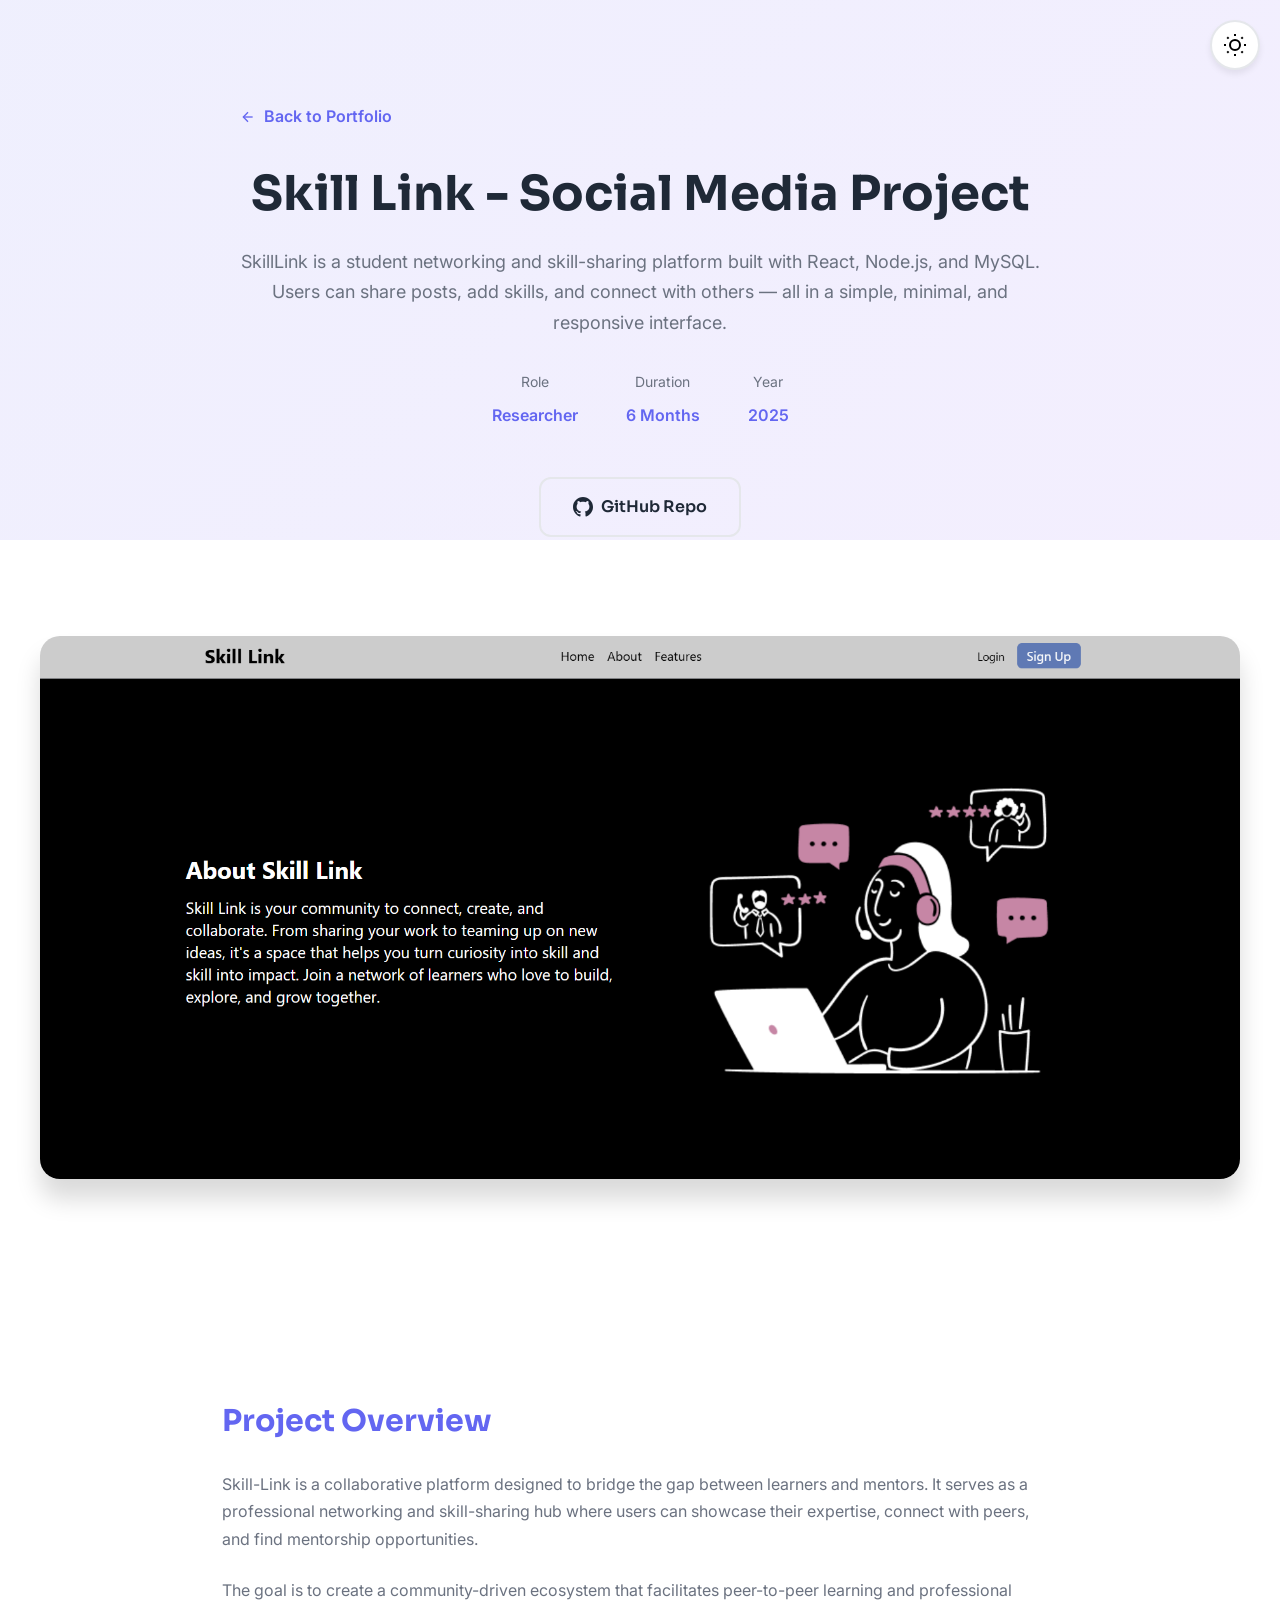
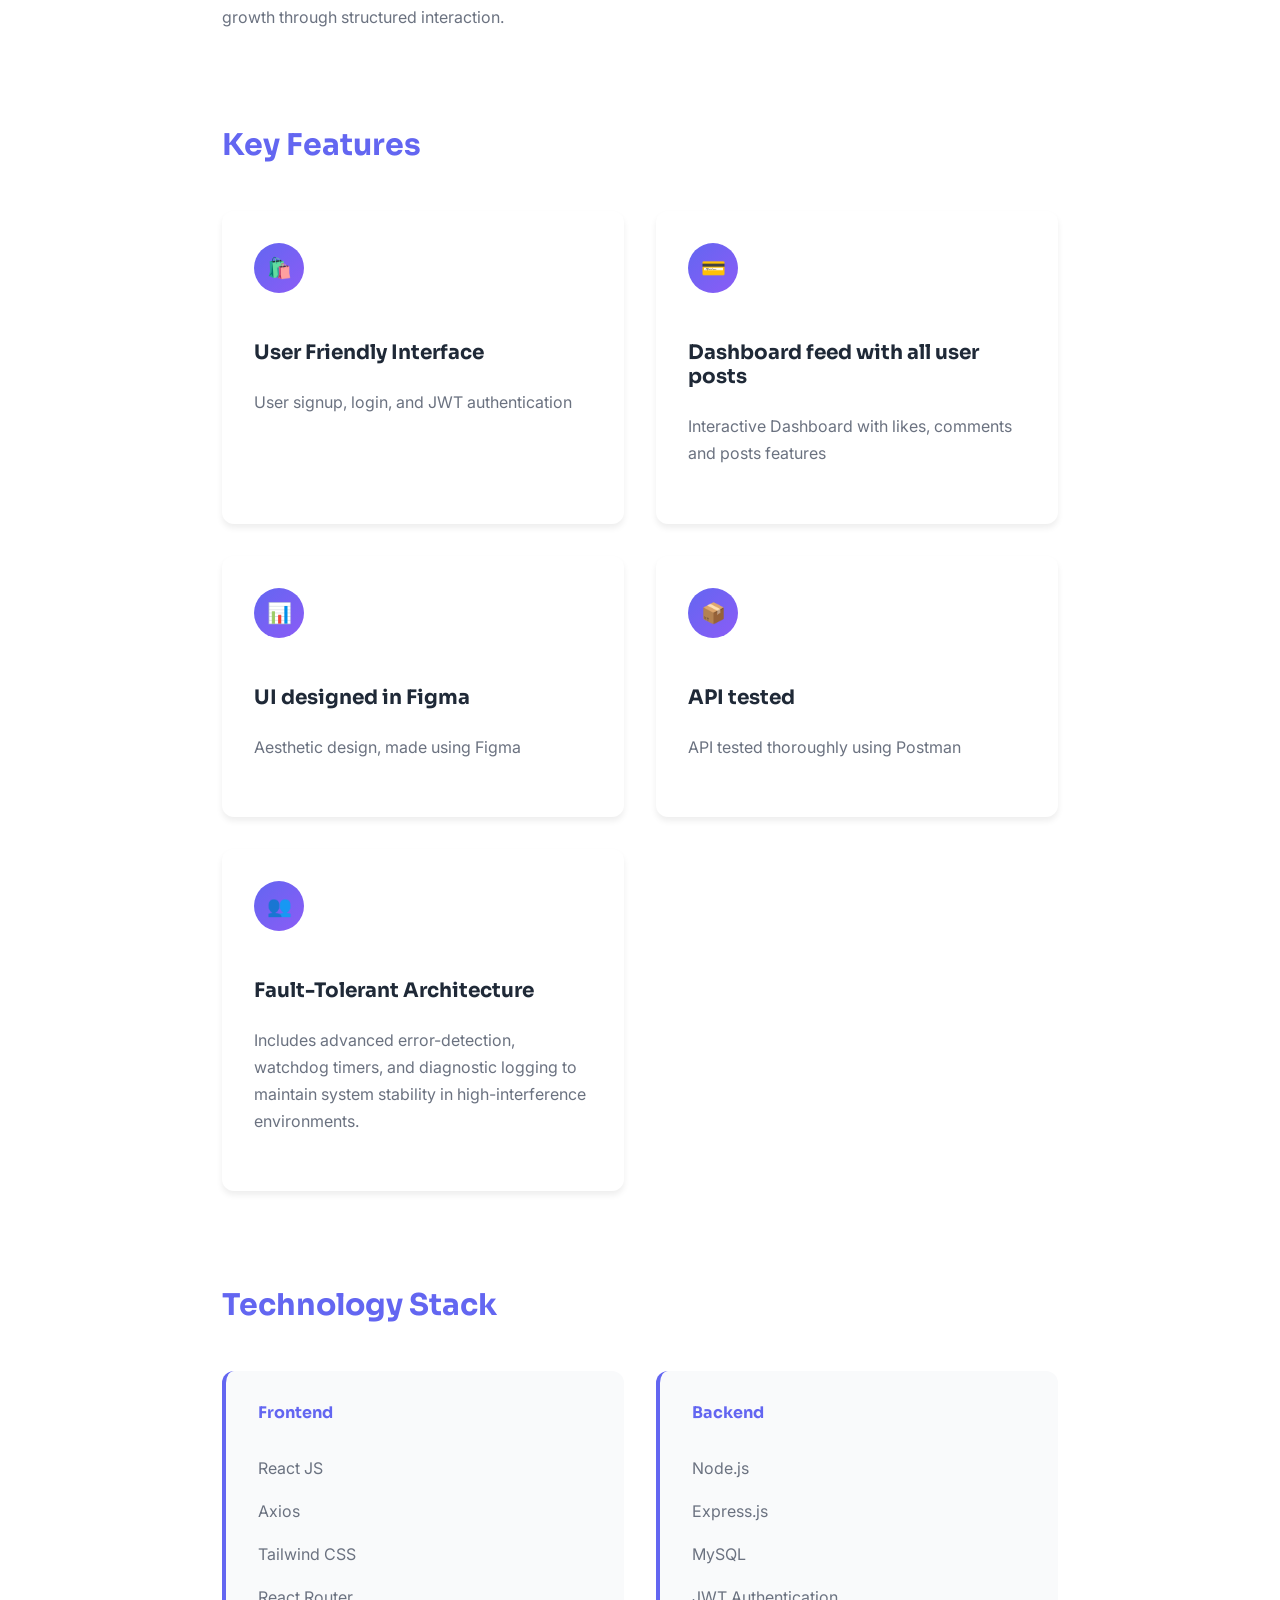
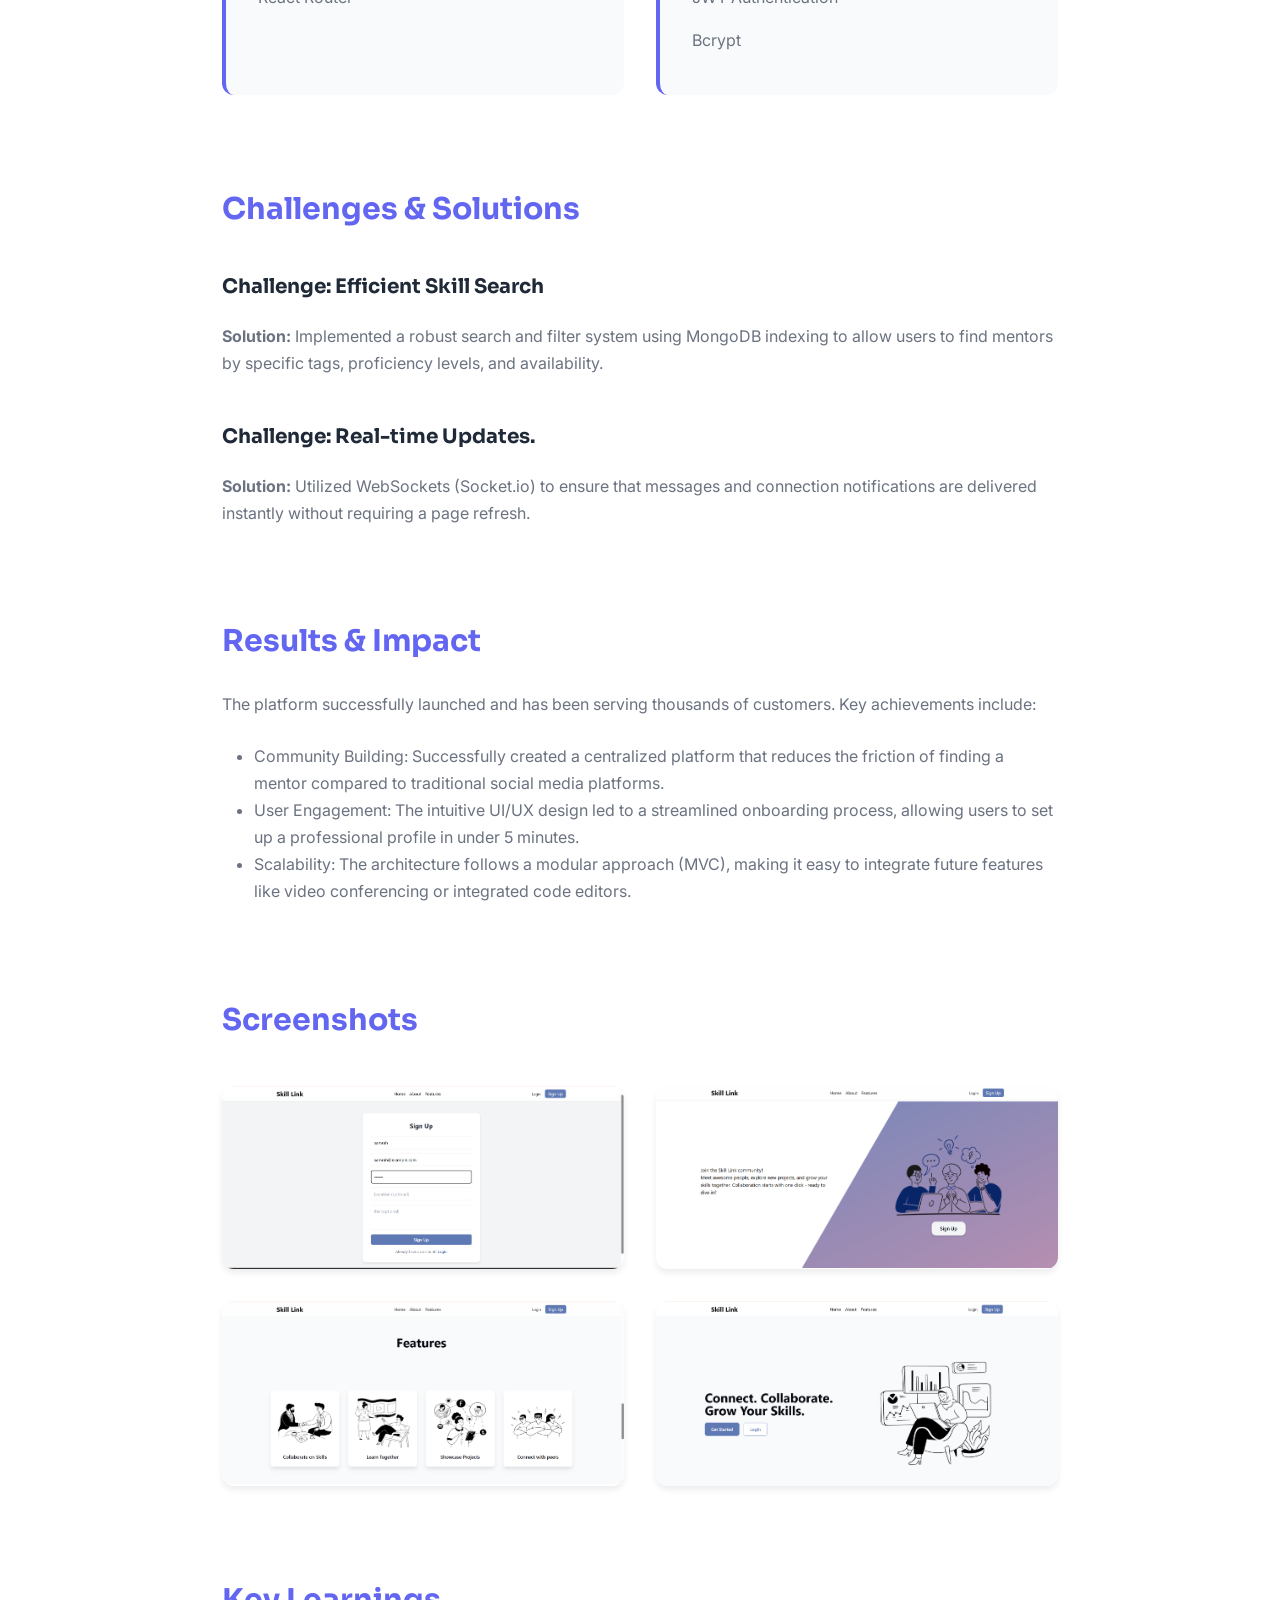
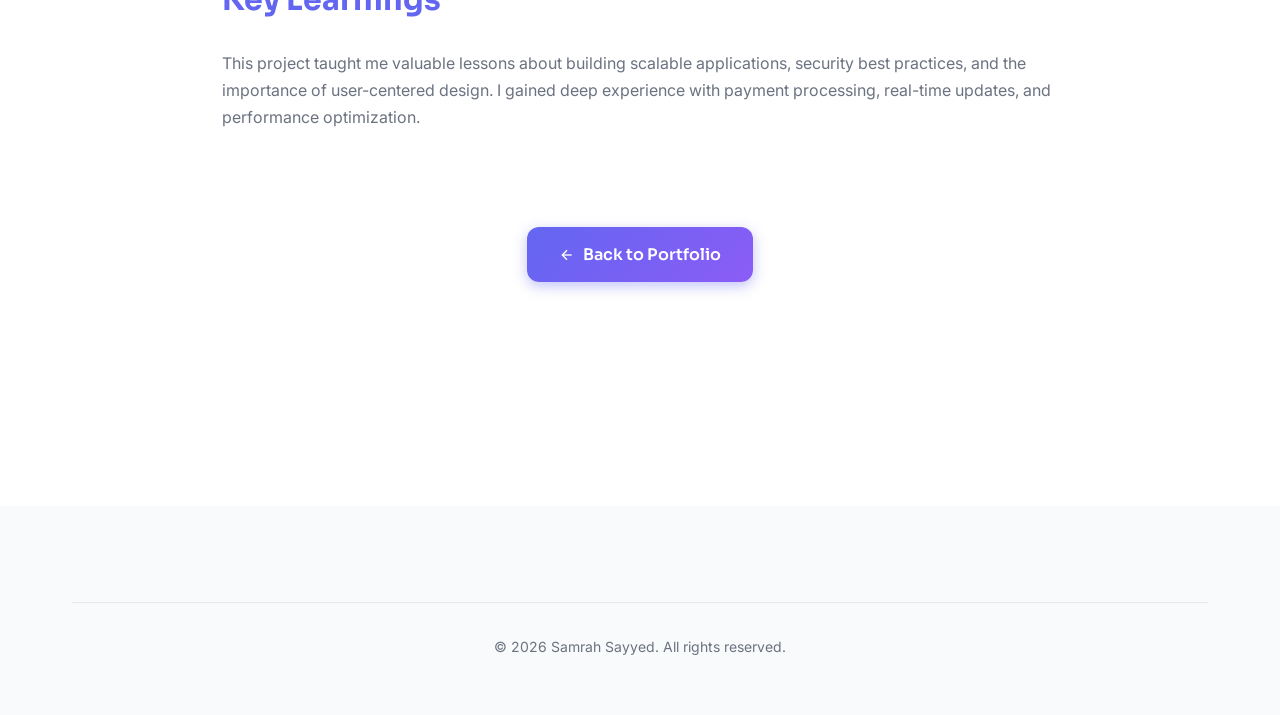
==== commit 102013c4: "Made updates" ====
--- a/projects/project2.html
+++ b/projects/project2.html
@@ -237,15 +237,7 @@
                 </div>
                 
                 <div class="project-links fade-in-up">
-                    <a href="#" class="btn btn-primary">
-                        <svg width="20" height="20" viewBox="0 0 24 24" fill="none" stroke="currentColor" stroke-width="2">
-                            <path d="M18 13v6a2 2 0 0 1-2 2H5a2 2 0 0 1-2-2V8a2 2 0 0 1 2-2h6"></path>
-                            <polyline points="15 3 21 3 21 9"></polyline>
-                            <line x1="10" y1="14" x2="21" y2="3"></line>
-                        </svg>
-                        View Live Demo
-                    </a>
-                    <a href="#" class="btn btn-secondary">
+                    <a href="https://github.com/SamrahSayyed/skill-link" class="btn btn-secondary">
                         <svg width="20" height="20" viewBox="0 0 24 24" fill="currentColor">
                             <path d="M12 0c-6.626 0-12 5.373-12 12 0 5.302 3.438 9.8 8.207 11.387.599.111.793-.261.793-.577v-2.234c-3.338.726-4.033-1.416-4.033-1.416-.546-1.387-1.333-1.756-1.333-1.756-1.089-.745.083-.729.083-.729 1.205.084 1.839 1.237 1.839 1.237 1.07 1.834 2.807 1.304 3.492.997.107-.775.418-1.305.762-1.604-2.665-.305-5.467-1.334-5.467-5.931 0-1.311.469-2.381 1.236-3.221-.124-.303-.535-1.524.117-3.176 0 0 1.008-.322 3.301 1.23.957-.266 1.983-.399 3.003-.404 1.02.005 2.047.138 3.006.404 2.291-1.552 3.297-1.23 3.297-1.23.653 1.653.242 2.874.118 3.176.77.84 1.235 1.911 1.235 3.221 0 4.609-2.807 5.624-5.479 5.921.43.372.823 1.102.823 2.222v3.293c0 .319.192.694.801.576 4.765-1.589 8.199-6.086 8.199-11.386 0-6.627-5.373-12-12-12z"/>
                         </svg>
